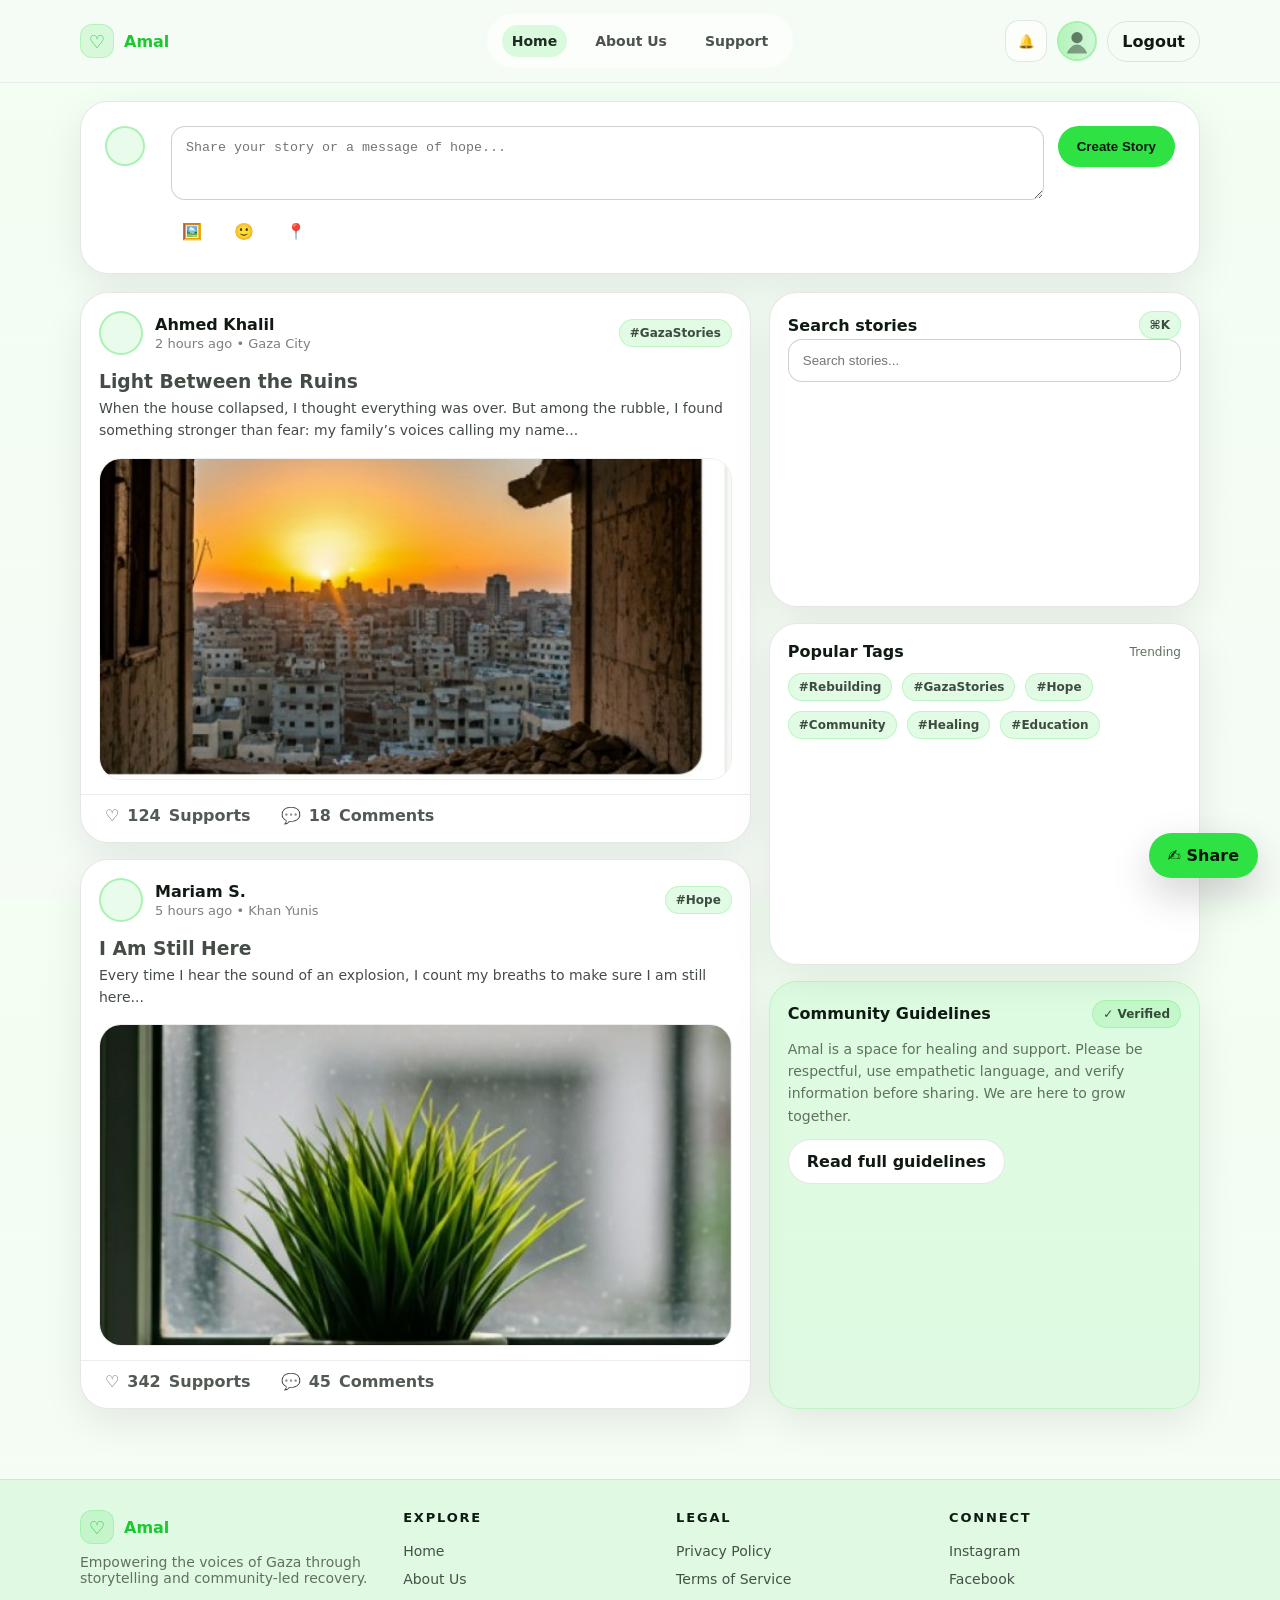
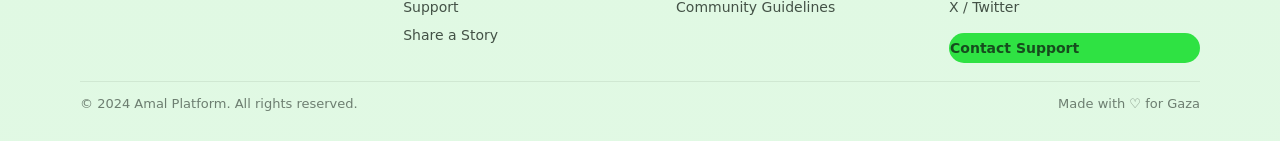
==== home.html @ 9f7cbe70 "amal-site" ====
<!doctype html>
<html lang="en">
<head>
  <meta charset="utf-8" />
  <meta name="viewport" content="width=device-width, initial-scale=1" />
  <title>Amal • Home</title>
  <link rel="stylesheet" href="assets/css/style.css" />
</head>
<body>

<main class="container">
  <section class="section">
    <div class="card pad-lg">
      <div class="composer">
        <div class="avatar"></div>
        <div>
          <textarea id="composerText" class="input" placeholder="Share your story or a message of hope..." aria-label="Story text"></textarea>
          <div class="composer-actions">
            <span class="pill" title="Add image">🖼️</span>
            <span class="pill" title="Add emotion">🙂</span>
            <span class="pill" title="Add location">📍</span>
          </div>
        </div>
        <button id="createStoryBtn" class="btn" type="button">Create Story</button>
      </div>
    </div>
  </section>

  <section class="section grid-2">
    <div id="feed" style="display:grid; gap: 16px;">
      <!-- Post 1 -->
      <article class="card post">
        <div class="post-head">
          <div class="post-user">
            <div class="avatar"></div>
            <div>
              <div style="font-weight:900">Ahmed Khalil</div>
              <div class="post-meta">2 hours ago • Gaza City</div>
            </div>
          </div>
          <span class="tag">#GazaStories</span>
        </div>

        <div class="post-body">
          <h3 class="post-title">Light Between the Ruins</h3>
          <div class="small">
            When the house collapsed, I thought everything was over. But among the rubble,
            I found something stronger than fear: my family’s voices calling my name...
          </div>
        </div>

        <div class="post-img">
          <img src="assets/img/post-city.jpg" alt="Sunset city view" />
        </div>

        <div class="post-actions">
          <button class="likeBtn" type="button">♡ <span>124</span> Supports</button>
          <button class="commentToggle" type="button">💬 <span>18</span> Comments</button>
        </div>

        <div class="comment-box">
          <div class="comment">
            <div class="avatar"></div>
            <div>
              <div style="display:flex;justify-content:space-between;gap:10px;">
                <strong>Sara M.</strong>
                <span class="tiny muted">1 hour ago</span>
              </div>
              <div class="small" style="margin-top:4px;">
                This is so inspiring. Sending love and strength to everyone in the neighborhood. We are with you!
              </div>
            </div>
          </div>

          <div class="row" style="margin-top:12px;">
            <input class="input commentInput" placeholder="Write a supportive comment..." />
            <button class="btn secondary addCommentBtn" type="button" style="padding:10px 14px;">Send</button>
          </div>
          <div class="comments"></div>
        </div>
      </article>

      <!-- Post 2 -->
      <article class="card post">
        <div class="post-head">
          <div class="post-user">
            <div class="avatar"></div>
            <div>
              <div style="font-weight:900">Mariam S.</div>
              <div class="post-meta">5 hours ago • Khan Yunis</div>
            </div>
          </div>
          <span class="tag">#Hope</span>
        </div>

        <div class="post-body">
          <h3 class="post-title">I Am Still Here</h3>
          <div class="small">
            Every time I hear the sound of an explosion, I count my breaths to make sure I am still here...
          </div>
        </div>

        <div class="post-img">
          <img src="assets/img/post-plant.jpg" alt="A plant by a window" />
        </div>

        <div class="post-actions">
          <button class="likeBtn" type="button">♡ <span>342</span> Supports</button>
          <button class="commentToggle" type="button">💬 <span>45</span> Comments</button>
        </div>

        <div class="comment-box">
          <div class="row" style="margin-top:12px;">
            <input class="input commentInput" placeholder="Write a supportive comment..." />
            <button class="btn secondary addCommentBtn" type="button" style="padding:10px 14px;">Send</button>
          </div>
          <div class="comments"></div>
        </div>
      </article>
    </div>

    <aside style="display:grid; gap: 16px;">
      <div class="card pad">
        <div class="row">
          <strong>Search stories</strong>
          <span class="tag">⌘K</span>
        </div>
        <input class="input" placeholder="Search stories..." oninput="alert('Demo search only'); this.value='';" />
      </div>

      <div class="card pad">
        <div class="row">
          <strong>Popular Tags</strong>
          <span class="muted tiny">Trending</span>
        </div>
        <div class="badges" style="margin-top: 12px;">
          <span class="tag">#Rebuilding</span>
          <span class="tag">#GazaStories</span>
          <span class="tag">#Hope</span>
          <span class="tag">#Community</span>
          <span class="tag">#Healing</span>
          <span class="tag">#Education</span>
        </div>
      </div>

      <div class="card pad" style="background: rgba(47,226,67,.10); border-color: rgba(47,226,67,.18);">
        <div class="row">
          <strong>Community Guidelines</strong>
          <span class="tag">✓ Verified</span>
        </div>
        <p class="small muted" style="margin: 10px 0 0; line-height:1.6;">
          Amal is a space for healing and support. Please be respectful, use empathetic language,
          and verify information before sharing. We are here to grow together.
        </p>
        <a class="btn secondary" href="support.html" style="margin-top: 12px;">Read full guidelines</a>
      </div>
    </aside>
  </section>
</main>

<script src="assets/js/app.js"></script>
</body>
</html>
---- assets/css/style.css ----
/* Amal Platform — Static HTML/CSS/JS
   Notes:
   - No frameworks
   - Responsive
   - Shared header/footer injected via JS (app.js)
*/

:root{
  --bg: #f6fbf6;
  --panel: #ffffff;
  --text: #0f1a12;
  --muted: #607061;
  --line: rgba(15, 26, 18, .10);

  --primary: #2fe243;
  --primary-2: #19c92d;
  --primary-soft: rgba(47, 226, 67, .14);

  --shadow: 0 14px 40px rgba(0,0,0,.08);
  --radius-xl: 28px;
  --radius-lg: 18px;
  --radius-md: 12px;

  --container: 1120px;
  --focus: 0 0 0 4px rgba(47, 226, 67, .20);
}

*{ box-sizing: border-box; }
html, body{ height: 100%; }
body{
  margin: 0;
  font-family: ui-sans-serif, system-ui, -apple-system, Segoe UI, Roboto, Arial, "Helvetica Neue", "Noto Sans", "Liberation Sans", sans-serif;
  color: var(--text);
  background: linear-gradient(180deg, #f2fff2, var(--bg));
}

a{ color: inherit; text-decoration: none; }
img{ max-width: 100%; display: block; }

.container{
  width: min(var(--container), calc(100% - 32px));
  margin: 0 auto;
}

.btn{
  display: inline-flex;
  align-items: center;
  justify-content: center;
  gap: 10px;
  border: 1px solid transparent;
  background: var(--primary);
  color: #0b160d;
  font-weight: 700;
  padding: 12px 18px;
  border-radius: 999px;
  cursor: pointer;
  transition: transform .08s ease, filter .2s ease, background .2s ease;
  user-select: none;
}
.btn:hover{ filter: brightness(.98); }
.btn:active{ transform: translateY(1px); }
.btn:focus{ outline: none; box-shadow: var(--focus); }

.btn.secondary{
  background: #fff;
  border-color: var(--line);
  color: var(--text);
}

.btn.ghost{
  background: transparent;
  border-color: var(--line);
  color: var(--text);
}

.pill{
  display: inline-flex;
  align-items: center;
  gap: 8px;
  padding: 7px 10px;
  border-radius: 999px;
  background: rgba(255,255,255,.60);
  border: 1px solid rgba(255,255,255,.45);
  backdrop-filter: blur(10px);
}

.card{
  background: var(--panel);
  border: 1px solid var(--line);
  border-radius: var(--radius-xl);
  box-shadow: var(--shadow);
}

.card.soft{
  background: rgba(255,255,255,.70);
  border: 1px solid rgba(255,255,255,.55);
  backdrop-filter: blur(10px);
}

.muted{ color: var(--muted); }
.small{ font-size: 14px; }
.tiny{ font-size: 12px; }
.h1{ font-size: clamp(28px, 3vw, 44px); letter-spacing: -.02em; }
.h2{ font-size: clamp(20px, 2vw, 28px); letter-spacing: -.01em; }

.input{
  width: 100%;
  padding: 13px 14px;
  border-radius: 14px;
  border: 1px solid rgba(15, 26, 18, .20);
  background: #fff;
  outline: none;
  transition: box-shadow .2s ease, border-color .2s ease;
}
.input:focus{
  border-color: rgba(47, 226, 67, .65);
  box-shadow: var(--focus);
}

.label{
  display: block;
  font-size: 13px;
  color: var(--text);
  font-weight: 700;
  margin-bottom: 8px;
}

/* ---------- Header / Footer (shared) ---------- */
.site-header{
  position: sticky;
  top: 0;
  z-index: 50;
  background: rgba(246, 251, 246, .72);
  backdrop-filter: blur(12px);
  border-bottom: 1px solid rgba(15, 26, 18, .06);
}
.header-inner{
  display: grid;
  grid-template-columns: 1fr auto 1fr;
  align-items: center;
  gap: 14px;
  padding: 14px 0;
}
.brand{
  display: inline-flex;
  align-items: center;
  gap: 10px;
  font-weight: 900;
  color: var(--primary-2);
}
.brand .mark{
  width: 34px; height: 34px;
  border-radius: 12px;
  background: rgba(47,226,67,.14);
  border: 1px solid rgba(47,226,67,.22);
  display: grid;
  place-items: center;
  font-size: 18px;
}

.nav{
  display: inline-flex;
  gap: 18px;
  padding: 10px 14px;
  border-radius: 999px;
  background: rgba(255,255,255,.55);
  border: 1px solid rgba(255,255,255,.45);
}
.nav a{
  font-weight: 800;
  font-size: 14px;
  color: rgba(15,26,18,.75);
  padding: 8px 10px;
  border-radius: 999px;
}
.nav a.active{
  background: rgba(47,226,67,.16);
  color: rgba(15,26,18,.92);
}

.header-actions{
  display: inline-flex;
  gap: 10px;
  justify-content: flex-end;
  align-items: center;
}
.icon-btn{
  width: 42px; height: 42px;
  border-radius: 14px;
  border: 1px solid var(--line);
  background: rgba(255,255,255,.65);
  cursor: pointer;
  display: grid;
  place-items: center;
}
.avatar{
  width: 40px; height: 40px;
  border-radius: 999px;
  border: 2px solid rgba(47,226,67,.35);
  overflow: hidden;
  background: rgba(47,226,67,.10);
}

.site-footer{
  margin-top: 70px;
  background: rgba(47,226,67,.10);
  border-top: 1px solid rgba(15, 26, 18, .08);
}
.footer-inner{
  padding: 30px 0;
  display: grid;
  gap: 18px;
}
.footer-grid{
  display: grid;
  grid-template-columns: 1.2fr 1fr 1fr 1fr;
  gap: 22px;
}
.footer-col h4{
  margin: 0 0 12px;
  font-size: 13px;
  letter-spacing: .14em;
}
.footer-col a{
  display: block;
  color: rgba(15,26,18,.75);
  padding: 6px 0;
  font-size: 14px;
}
.footer-bottom{
  display: flex;
  flex-wrap: wrap;
  gap: 10px;
  justify-content: space-between;
  color: rgba(15,26,18,.55);
  font-size: 13px;
  border-top: 1px solid rgba(15,26,18,.08);
  padding-top: 14px;
}

.fab{
  position: fixed;
  right: 22px;
  bottom: 22px;
  z-index: 60;
  box-shadow: 0 16px 40px rgba(0,0,0,.18);
}

/* ---------- Auth (login/register) ---------- */
.auth{
  min-height: 100vh;
  display: grid;
  grid-template-columns: 1fr 1.05fr;
}
.auth-left{
  display: grid;
  place-items: center;
  padding: 36px 22px;
}
.auth-panel{
  width: min(440px, 100%);
}
.auth-panel .brand{
  justify-content: flex-start;
  margin-bottom: 22px;
}
.auth-panel h1{ margin: 0 0 8px; }
.auth-panel p{ margin: 0 0 22px; color: rgba(15,26,18,.62); }

.auth-form{
  display: grid;
  gap: 14px;
}
.row{
  display: flex;
  align-items: center;
  justify-content: space-between;
  gap: 10px;
}
.auth-right{
  position: relative;
  background-size: cover;
  background-position: center;
}
.auth-hero-overlay{
  position: absolute;
  inset: 0;
  background: linear-gradient(180deg, rgba(0,0,0,.20), rgba(0,0,0,.65));
}
.auth-hero-text{
  position: absolute;
  left: 34px;
  right: 34px;
  bottom: 34px;
  color: #fff;
}
.auth-hero-text .kicker{
  letter-spacing: .28em;
  text-transform: uppercase;
  font-size: 12px;
  opacity: .9;
}
.auth-hero-text .quote{
  font-size: clamp(28px, 3vw, 46px);
  line-height: 1.08;
  font-weight: 900;
  margin: 10px 0 0;
}

/* Upload photo chip */
.photo-chip{
  display: inline-flex;
  align-items: center;
  gap: 12px;
  margin: 12px 0 6px;
}
.photo-circle{
  width: 58px; height: 58px;
  border-radius: 999px;
  border: 1px dashed rgba(15,26,18,.25);
  display: grid;
  place-items: center;
  background: rgba(255,255,255,.65);
  position: relative;
  overflow: hidden;
}
.photo-circle img{ width: 100%; height: 100%; object-fit: cover; display: none; }
.photo-plus{
  position: absolute;
  right: -2px;
  bottom: -2px;
  width: 22px; height: 22px;
  border-radius: 999px;
  background: var(--primary);
  display: grid;
  place-items: center;
  font-weight: 900;
  border: 3px solid rgba(246,251,246,.92);
}

/* ---------- Page sections ---------- */
.hero{
  margin: 22px 0 26px;
  border-radius: 34px;
  overflow: hidden;
  position: relative;
  min-height: 240px;
  display: grid;
  place-items: center;
  text-align: center;
}
.hero::before{
  content:"";
  position: absolute;
  inset: 0;
  background: radial-gradient(circle at 30% 40%, rgba(47,226,67,.32), transparent 46%),
              linear-gradient(135deg, rgba(0,0,0,.12), rgba(0,0,0,.42));
}
.hero .inner{
  position: relative;
  padding: 38px 18px;
  width: min(820px, 100%);
}
.hero h1{ margin: 0; color: #fff; }
.hero p{ margin: 10px 0 0; color: rgba(255,255,255,.84); }
.hero .btn{ margin-top: 16px; }

.grid-2{
  display: grid;
  grid-template-columns: 1.4fr .9fr;
  gap: 18px;
}
.grid-3{
  display: grid;
  grid-template-columns: repeat(3, 1fr);
  gap: 14px;
}
.section{
  margin: 18px 0;
}
.section-title{
  font-weight: 900;
  margin: 0 0 12px;
}

.pad{
  padding: 18px;
}
.pad-lg{
  padding: 24px;
}

/* Feed composer */
.composer{
  display: grid;
  grid-template-columns: 52px 1fr auto;
  gap: 14px;
  align-items: start;
}
.composer textarea{
  min-height: 74px;
  resize: vertical;
}
.composer-actions{
  display: flex;
  gap: 10px;
  align-items: center;
  margin-top: 10px;
}
.badges{
  display: flex;
  gap: 10px;
  flex-wrap: wrap;
}
.tag{
  font-size: 12px;
  font-weight: 800;
  padding: 6px 10px;
  border-radius: 999px;
  background: rgba(47,226,67,.14);
  border: 1px solid rgba(47,226,67,.20);
  color: rgba(15,26,18,.78);
}

/* Post card */
.post{
  overflow: hidden;
}
.post-head{
  display: flex;
  align-items: center;
  justify-content: space-between;
  gap: 12px;
  padding: 18px 18px 12px;
}
.post-user{
  display: flex;
  align-items: center;
  gap: 12px;
}
.post-user .avatar{ width: 44px; height: 44px; }
.post-title{
  font-weight: 900;
  margin: 0;
}
.post-meta{ color: rgba(15,26,18,.55); font-size: 13px; margin-top: 2px; }
.post-body{
  padding: 0 18px 16px;
  color: rgba(15,26,18,.78);
  line-height: 1.6;
}
.post-img{
  border-radius: 22px;
  overflow: hidden;
  border: 1px solid rgba(15,26,18,.08);
  margin: 0 18px 14px;
}
.post-img img{
  width: 100%;
  height: 320px;
  object-fit: cover;
}
.post-actions{
  display: flex;
  gap: 18px;
  padding: 10px 18px 16px;
  border-top: 1px solid rgba(15,26,18,.08);
  color: rgba(15,26,18,.72);
  font-weight: 800;
}
.post-actions button{
  background: transparent;
  border: 0;
  cursor: pointer;
  font: inherit;
  color: inherit;
  display: inline-flex;
  align-items: center;
  gap: 8px;
}
.post-actions button.active{
  color: rgba(15,26,18,.96);
}
.comment-box{
  padding: 0 18px 18px;
  border-top: 1px dashed rgba(15,26,18,.12);
  display: none;
}
.comment{
  background: rgba(246,251,246,.72);
  border: 1px solid rgba(15,26,18,.08);
  border-radius: 18px;
  padding: 12px 12px;
  display: grid;
  grid-template-columns: 40px 1fr;
  gap: 10px;
  margin-top: 10px;
}

/* About & Support tiles */
.tile{
  border-radius: 22px;
  border: 1px solid rgba(15,26,18,.08);
  background: rgba(255,255,255,.70);
  padding: 16px;
}
.tile h3{ margin: 0 0 6px; }
.tile p{ margin: 0; color: rgba(15,26,18,.62); }
.tile .btn{ margin-top: 12px; width: 100%; }

/* Profile */
.profile-top{
  display: grid;
  grid-template-columns: 112px 1fr auto;
  gap: 16px;
  align-items: center;
  padding: 18px;
}
.profile-top .avatar{ width: 92px; height: 92px; }
.kpi{
  display: flex;
  align-items: baseline;
  justify-content: space-between;
  gap: 10px;
  padding: 12px;
  border-radius: 16px;
  background: rgba(47,226,67,.10);
  border: 1px solid rgba(47,226,67,.18);
  margin-top: 10px;
}
.kpi strong{ font-size: 22px; }
.story-item{
  display: grid;
  grid-template-columns: 1fr auto;
  gap: 12px;
  padding: 14px;
  border-radius: 22px;
  background: rgba(255,255,255,.65);
  border: 1px solid rgba(15,26,18,.08);
}
.badge-status{
  font-size: 11px;
  font-weight: 900;
  letter-spacing: .08em;
  padding: 8px 10px;
  border-radius: 999px;
  text-transform: uppercase;
}
.badge-status.pending{ background: rgba(255, 205, 90, .30); border: 1px solid rgba(255,205,90,.55); }
.badge-status.approved{ background: rgba(47, 226, 67, .18); border: 1px solid rgba(47,226,67,.32); }
.badge-status.rejected{ background: rgba(255, 99, 99, .18); border: 1px solid rgba(255,99,99,.32); }

/* Share story */
.form-card{
  width: min(820px, 100%);
  margin: 26px auto 0;
  padding: 22px;
}
.upload-zone{
  border: 1px dashed rgba(15,26,18,.22);
  background: rgba(255,255,255,.55);
  border-radius: 18px;
  padding: 18px;
  text-align: center;
}
.preview{
  display: grid;
  grid-template-columns: repeat(3, 1fr);
  gap: 10px;
  margin-top: 12px;
}
.preview img{
  width: 100%;
  height: 120px;
  object-fit: cover;
  border-radius: 14px;
  border: 1px solid rgba(15,26,18,.10);
}

/* ---------- Responsive ---------- */
@media (max-width: 980px){
  .auth{ grid-template-columns: 1fr; }
  .auth-right{ display: none; }
  .header-inner{ grid-template-columns: 1fr auto; }
  .nav{ display: none; }
  .grid-2{ grid-template-columns: 1fr; }
  .footer-grid{ grid-template-columns: 1fr 1fr; }
}
@media (max-width: 560px){
  .footer-grid{ grid-template-columns: 1fr; }
  .profile-top{ grid-template-columns: 72px 1fr; }
  .profile-top .avatar{ width: 64px; height: 64px; }
  .preview{ grid-template-columns: 1fr 1fr; }
}
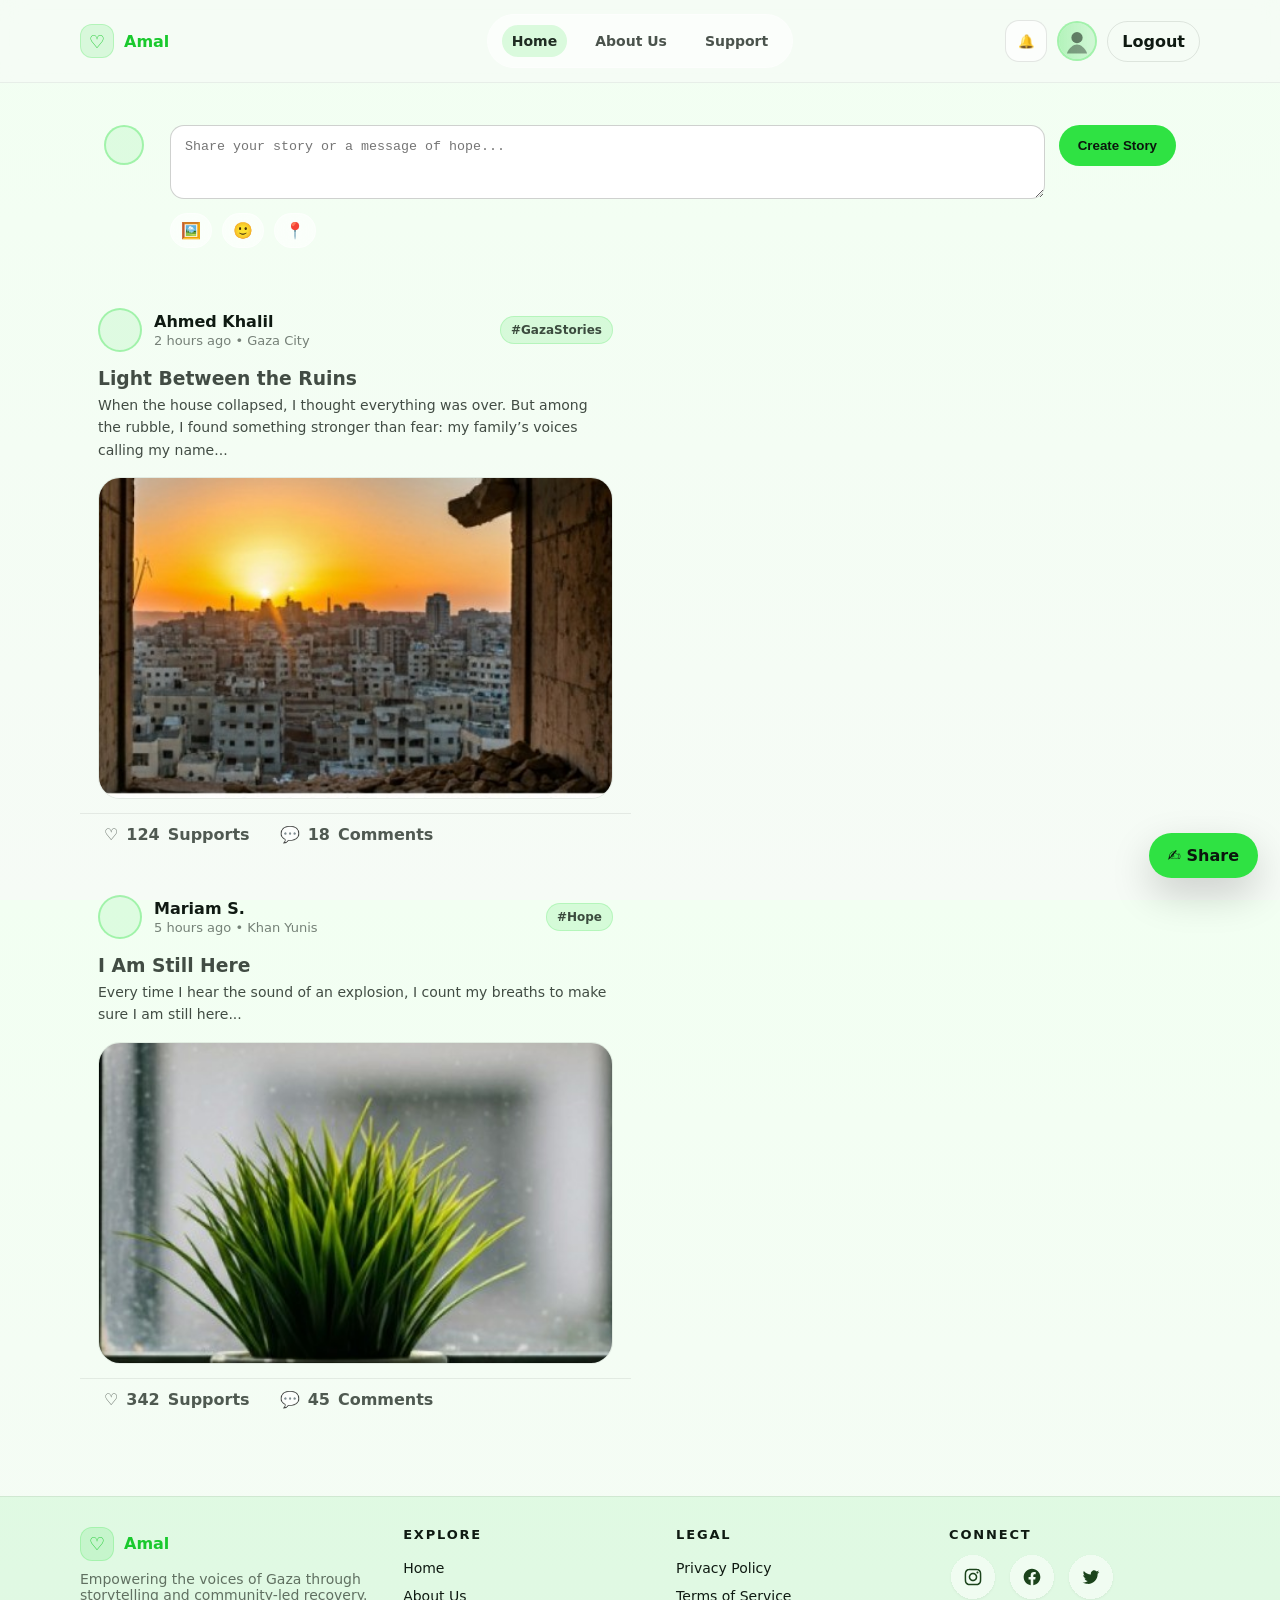
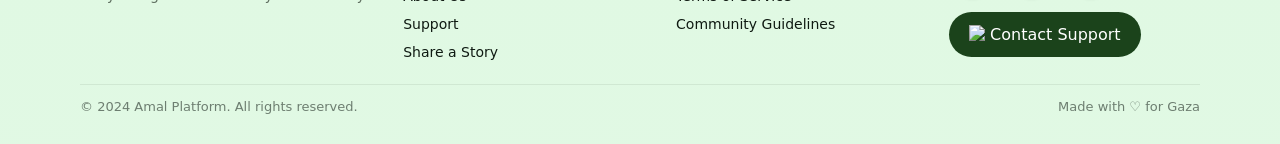
==== commit 20ae1837: "first prototype for amal" ====
--- a/home.html
+++ b/home.html
@@ -119,7 +119,7 @@
       </article>
     </div>
 
-    <aside style="display:grid; gap: 16px;">
+    <!-- <aside style="display:grid; gap: 16px;">
       <div class="card pad">
         <div class="row">
           <strong>Search stories</strong>
@@ -154,7 +154,7 @@
         </p>
         <a class="btn secondary" href="support.html" style="margin-top: 12px;">Read full guidelines</a>
       </div>
-    </aside>
+    </aside> -->
   </section>
 </main>
 
--- a/assets/css/style.css
+++ b/assets/css/style.css
@@ -57,6 +57,38 @@
   transition: transform .08s ease, filter .2s ease, background .2s ease;
   user-select: none;
 }
+
+.socail-icons {
+  display: flex;
+  gap: 11px;
+  margin: 10px 0px
+}
+
+/* .btn-contact {
+ 
+  -webkit-border-radius: 25px;
+  -moz-border-radius: 25px;
+  -ms-border-radius: 25px;
+  -o-border-radius: 25px;
+} */
+
+
+.view .btn{
+  display: inline-flex;
+  width: 100%;
+  align-items: center;
+  justify-content: center;
+  gap: 10px;
+  border: 1px solid transparent;
+  background: var(--primary);
+  color: #0b160d;
+  font-weight: 700;
+  padding: 12px 18px;
+  border-radius: 999px;
+  cursor: pointer;
+  transition: transform .08s ease, filter .2s ease, background .2s ease;
+  user-select: none;
+}
 .btn:hover{ filter: brightness(.98); }
 .btn:active{ transform: translateY(1px); }
 .btn:focus{ outline: none; box-shadow: var(--focus); }
@@ -84,12 +116,12 @@
   backdrop-filter: blur(10px);
 }
 
-.card{
+/* .card{
   background: var(--panel);
   border: 1px solid var(--line);
   border-radius: var(--radius-xl);
   box-shadow: var(--shadow);
-}
+} */
 
 .card.soft{
   background: rgba(255,255,255,.70);
@@ -125,6 +157,35 @@
   margin-bottom: 8px;
 }
 
+.popup {
+  display: none;
+  position: fixed;
+  top: 0;
+  left: 0;
+  width: 100%;
+  height: 100%;
+  background: rgba(0,0,0,0.5);
+}
+
+/* محتوى النافذة */
+.popup-content {
+  background: #fff;
+  width: 300px;
+  margin: 15% auto;
+  padding: 20px;
+  border-radius: 10px;
+  position: relative;
+}
+
+/* زر الإغلاق */
+.close {
+  position: absolute;
+  right: 10px;
+  top: 5px;
+  cursor: pointer;
+  font-size: 20px;
+}
+
 /* ---------- Header / Footer (shared) ---------- */
 .site-header{
   position: sticky;
@@ -221,9 +282,9 @@
   font-size: 13px;
   letter-spacing: .14em;
 }
-.footer-col a{
+.footer-col:not(:last-child) a{
   display: block;
-  color: rgba(15,26,18,.75);
+  /* color: rgba(15,26,18,.75); */
   padding: 6px 0;
   font-size: 14px;
 }
@@ -354,7 +415,7 @@
   position: absolute;
   inset: 0;
   background: radial-gradient(circle at 30% 40%, rgba(47,226,67,.32), transparent 46%),
-              linear-gradient(135deg, rgba(0,0,0,.12), rgba(0,0,0,.42));
+  linear-gradient(135deg, rgba(0,0,0,.12), rgba(0,0,0,.42));
 }
 .hero .inner{
   position: relative;
@@ -365,10 +426,26 @@
 .hero p{ margin: 10px 0 0; color: rgba(255,255,255,.84); }
 .hero .btn{ margin-top: 16px; }
 
+.bg-w {
+  background: white;
+  height: 500px;
+  border-radius: 22px;
+      display: flex;
+    flex-direction: column;
+    justify-content: center;
+}
+
 .grid-2{
   display: grid;
-  grid-template-columns: 1.4fr .9fr;
+  grid-template-columns: repeat(2, 1fr);
   gap: 18px;
+  margin-top: 100px;
+  align-items: center;
+}
+.grid-4{
+  display: grid;
+  grid-template-columns: repeat(4, 1fr);
+  gap: 14px;
 }
 .grid-3{
   display: grid;
@@ -378,6 +455,7 @@
 .section{
   margin: 18px 0;
 }
+
 .section-title{
   font-weight: 900;
   margin: 0 0 12px;
@@ -502,11 +580,43 @@
   border-radius: 22px;
   border: 1px solid rgba(15,26,18,.08);
   background: rgba(255,255,255,.70);
-  padding: 16px;
+  padding: 20px;
+}
+
+.bg {
+  background-color: #f6f8f6;
+  height: 220px;
+}
+
+.tile-4{
+  border-radius: 22px;
+  border: 1px solid rgba(15,26,18,.08);
+  background: rgba(255,255,255,.70);
+
+  height: 290px;
+  padding-bottom: 15px;
+}
+
+.info-card {
+   padding: 16px;
+}
+.tile-4 .card-icon {
+  height: 50%;
+  background-color: rgba(99, 233, 99, 0.1);
+  text-align: center;
+  border-top-left-radius: 22px;
+  border-top-right-radius: 22px;
+ display: flex;
+  justify-content: center;
+  align-items: center;
 }
 .tile h3{ margin: 0 0 6px; }
 .tile p{ margin: 0; color: rgba(15,26,18,.62); }
 .tile .btn{ margin-top: 12px; width: 100%; }
+
+.tile-4 h3{ margin: 0 0 6px; }
+.tile-4 p{ margin: 0; color: rgba(15,26,18,.62); }
+.tile-4 .btn{ margin-top: 12px; width: 100%; }
 
 /* Profile */
 .profile-top{
